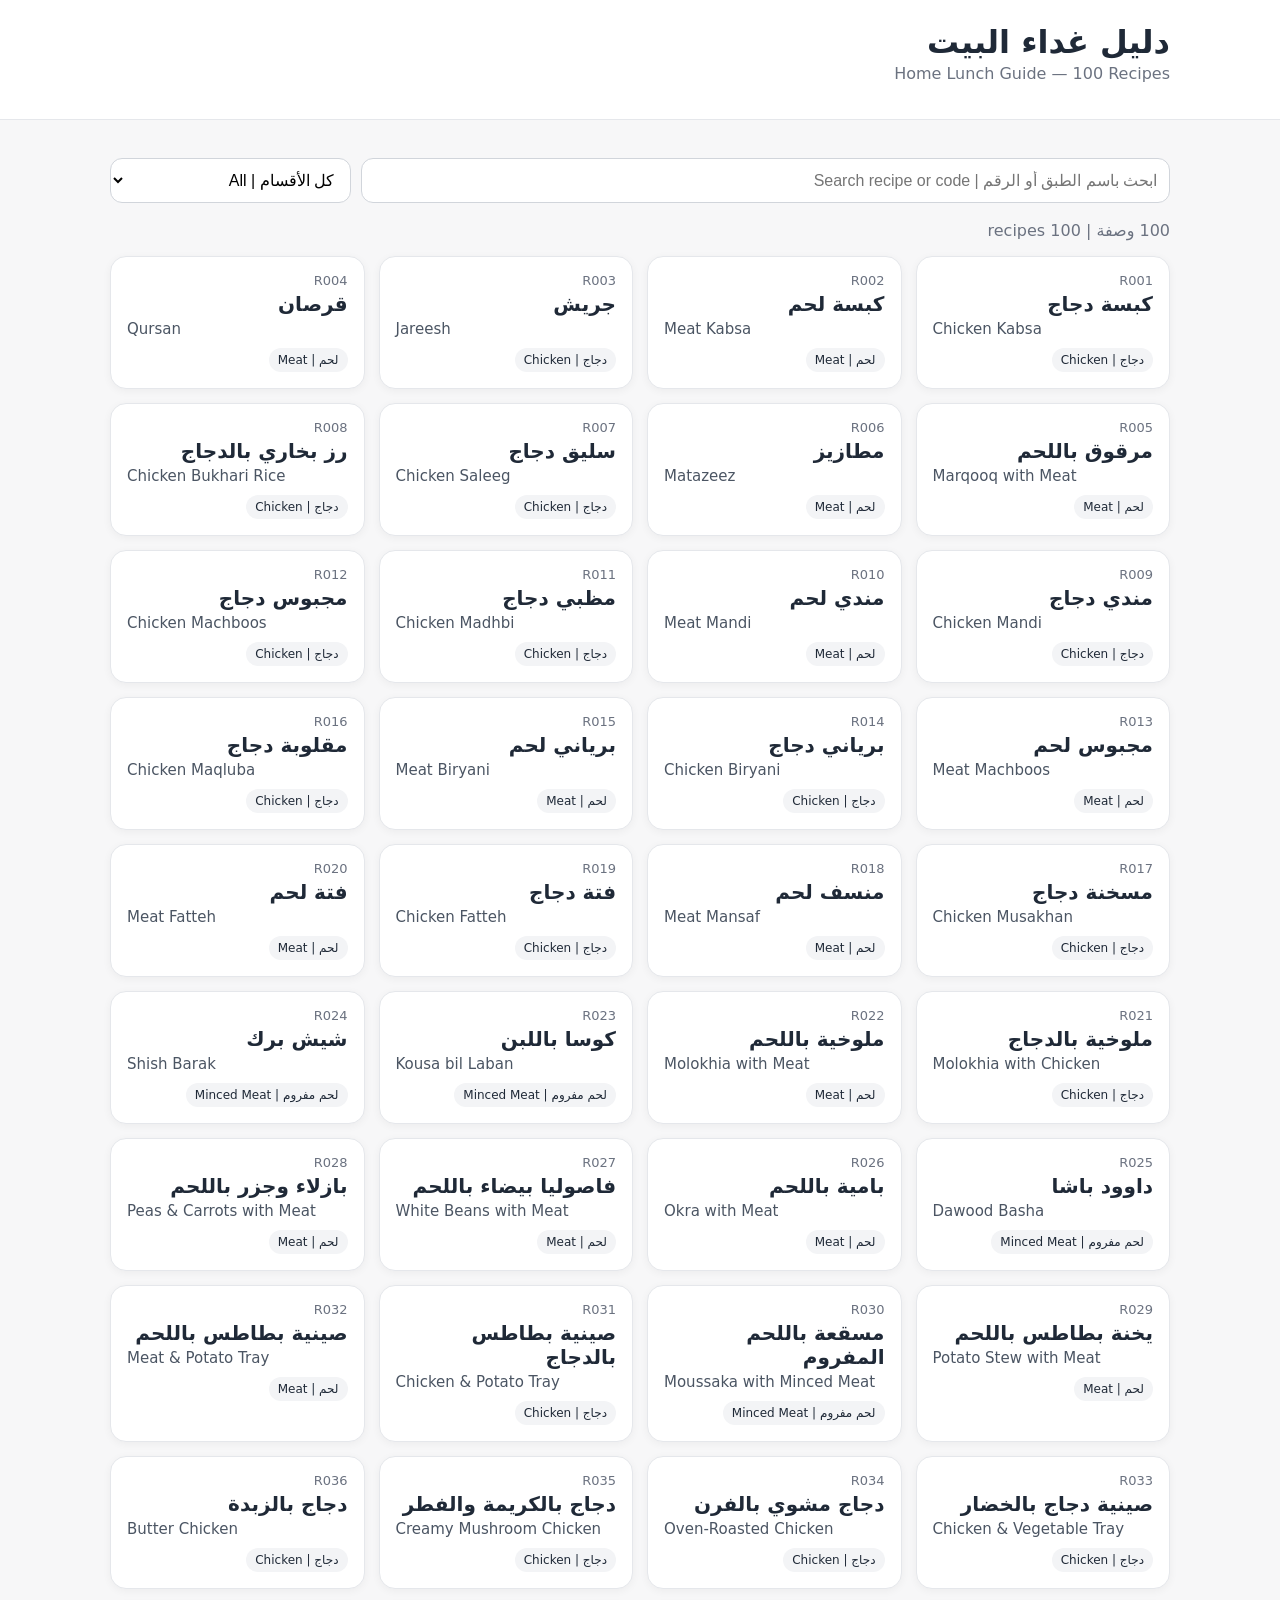
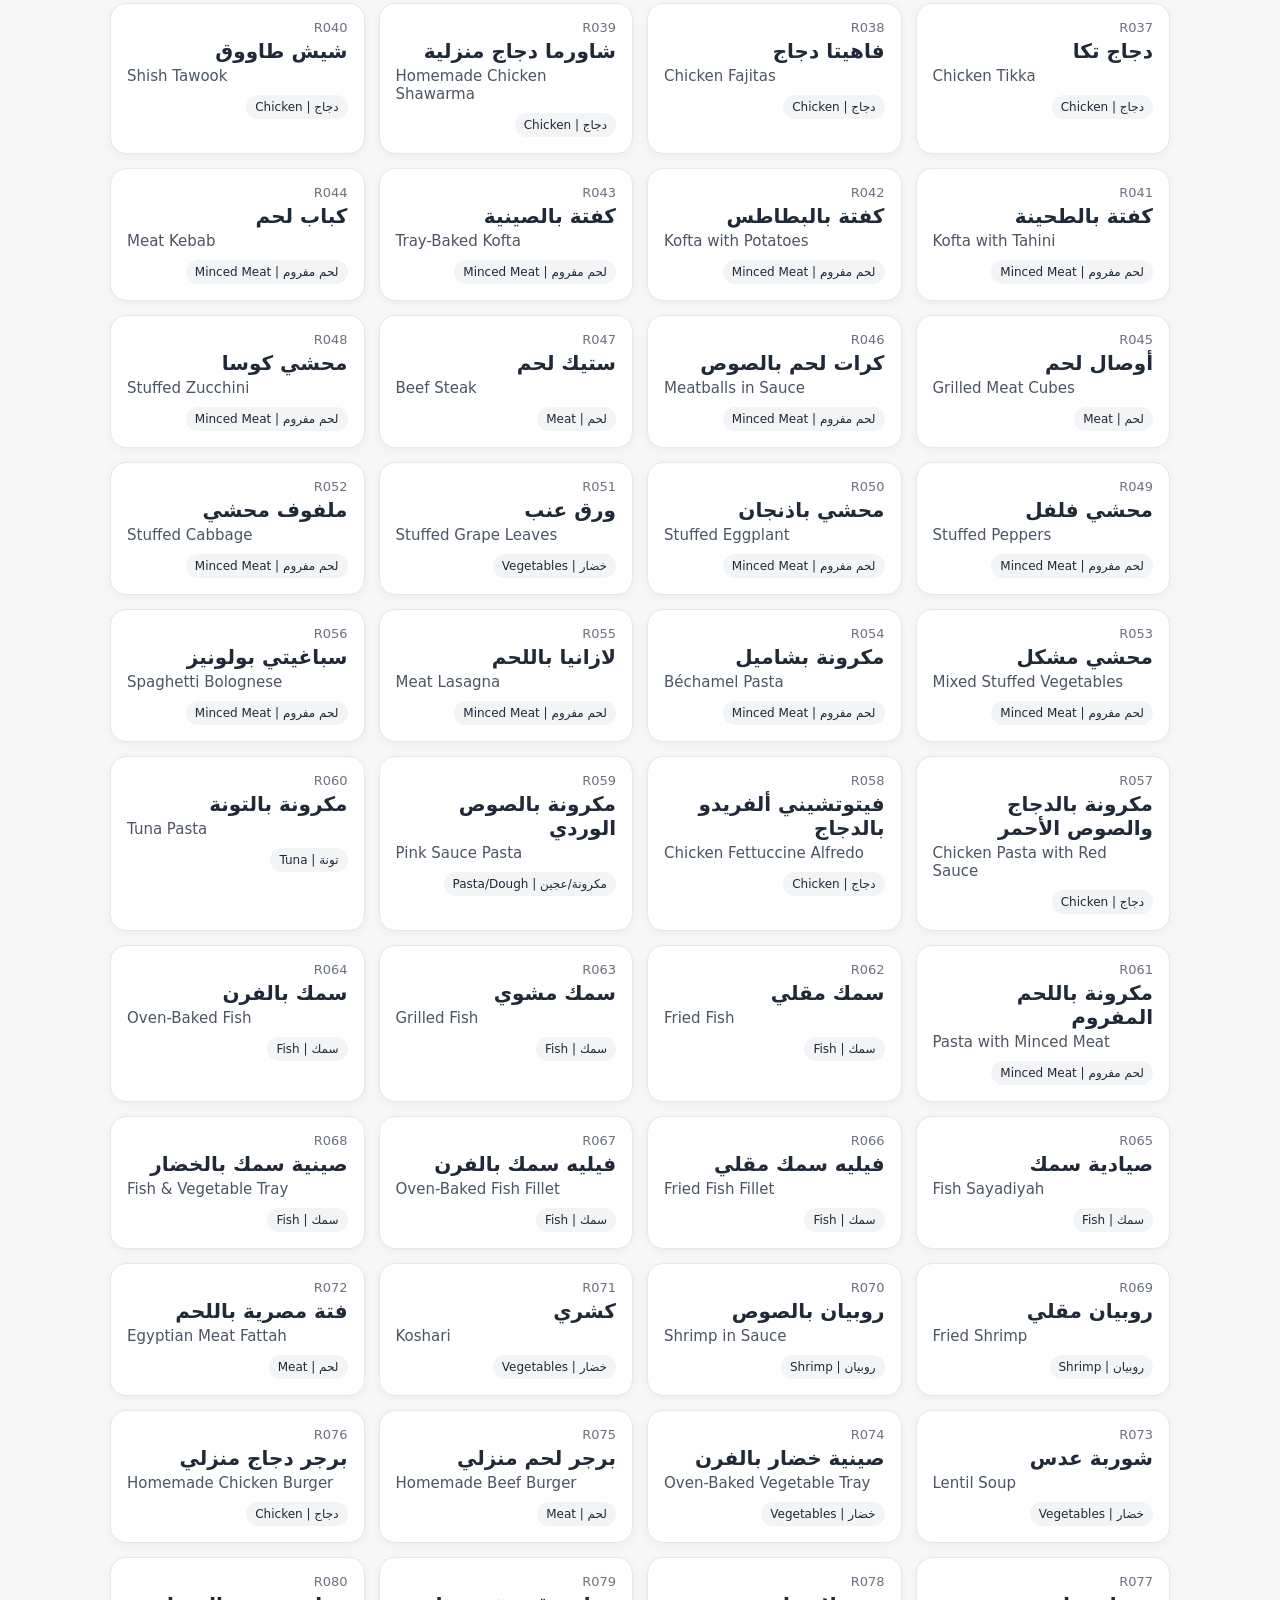
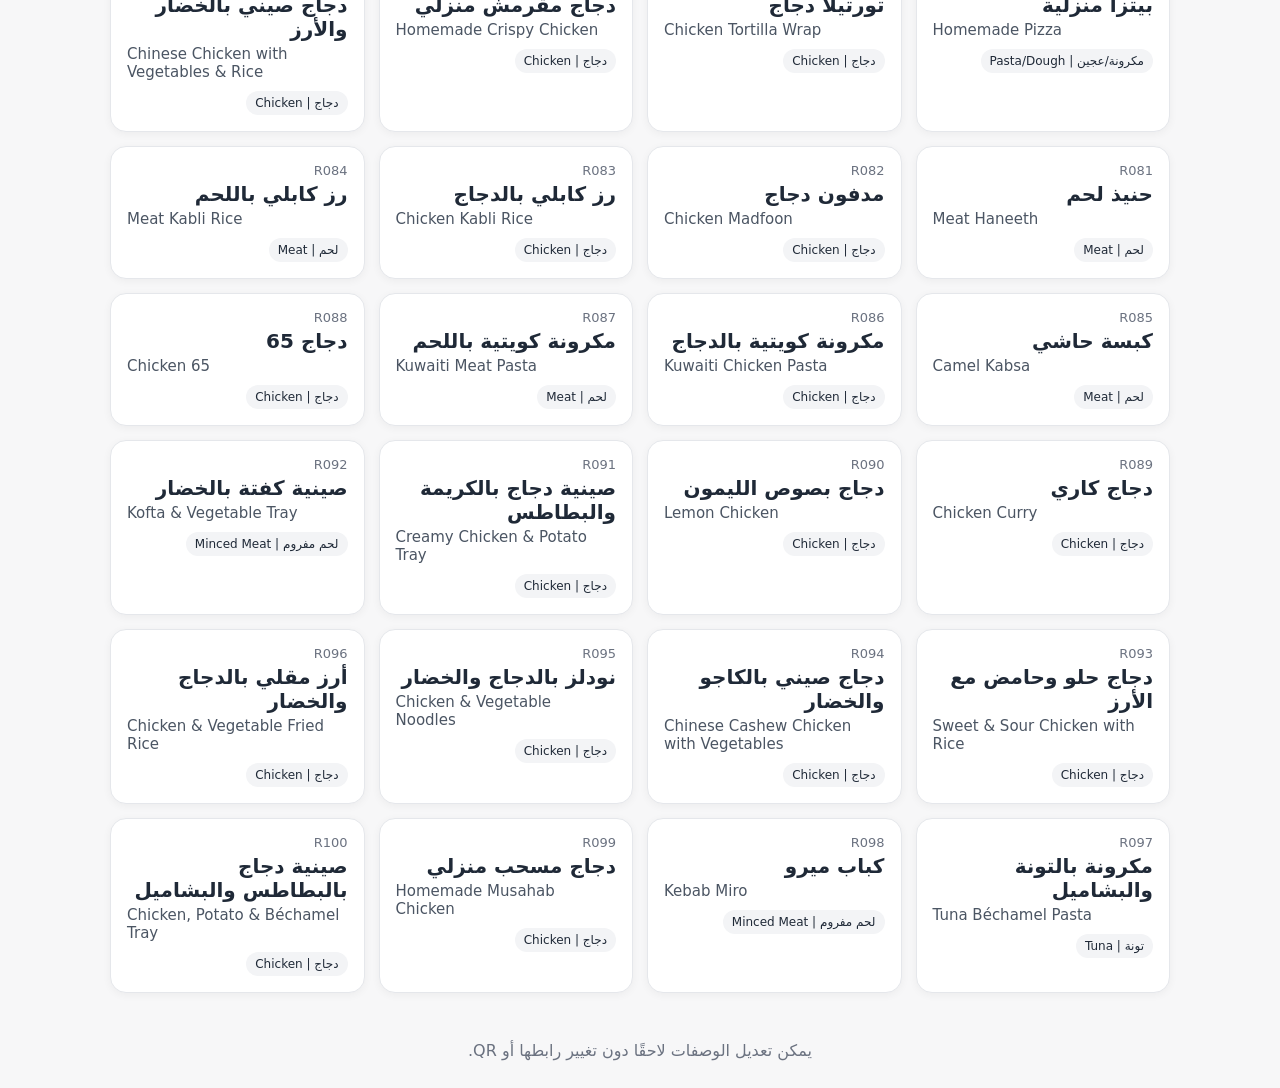
==== index.html @ e341a1a7 "Add files via upload" ====
<!doctype html><html lang="ar" dir="rtl"><head>
<meta charset="utf-8"><meta name="viewport" content="width=device-width,initial-scale=1">
<title>دليل غداء البيت | Home Lunch Guide</title><link rel="stylesheet" href="styles.css"></head><body>
<header><div class="wrap"><h1>دليل غداء البيت</h1><div class="sub">Home Lunch Guide — 100 Recipes</div></div></header>
<main class="wrap">
<div class="controls">
<input id="q" placeholder="ابحث باسم الطبق أو الرقم | Search recipe or code">
<select id="cat">
<option value="">كل الأقسام | All</option>
<option value="chicken">دجاج | Chicken</option><option value="meat">لحم | Meat</option>
<option value="minced">لحم مفروم | Minced Meat</option><option value="fish">سمك | Fish</option>
<option value="shrimp">روبيان | Shrimp</option><option value="tuna">تونة | Tuna</option>
<option value="vegetables">خضار | Vegetables</option><option value="pasta">مكرونة/عجين | Pasta/Dough</option>
</select></div>
<div id="count" class="sub"></div><div id="grid" class="grid"></div>
</main><footer>يمكن تعديل الوصفات لاحقًا دون تغيير رابطها أو QR.</footer>
<script src="recipes.js"></script><script>
const grid=document.getElementById('grid'),q=document.getElementById('q'),cat=document.getElementById('cat'),count=document.getElementById('count');
const labels={chicken:'دجاج | Chicken',meat:'لحم | Meat',minced:'لحم مفروم | Minced Meat',fish:'سمك | Fish',shrimp:'روبيان | Shrimp',tuna:'تونة | Tuna',vegetables:'خضار | Vegetables',pasta:'مكرونة/عجين | Pasta/Dough'};
function render(){let s=q.value.trim().toLowerCase(),c=cat.value;
let rows=RECIPES.filter(r=>(!c||r.category===c)&&(!s||r.code.toLowerCase().includes(s)||r.ar.includes(s)||r.en.toLowerCase().includes(s)));
count.textContent=`${rows.length} وصفة | ${rows.length} recipes`;
grid.innerHTML=rows.map(r=>`<a class="card" href="recipe.html?id=${r.code}"><div class="code">${r.code}</div><div class="ar">${r.ar}</div><div class="en" dir="ltr">${r.en}</div><span class="badge">${labels[r.category]||r.category}</span></a>`).join('')}
q.oninput=render;cat.onchange=render;render();
</script></body></html>
---- styles.css ----
:root{font-family:system-ui,-apple-system,"Segoe UI",Tahoma,Arial,sans-serif;color:#1f2937;background:#f7f7f8}
*{box-sizing:border-box}body{margin:0}.wrap{max-width:1100px;margin:auto;padding:20px}
header{background:#fff;border-bottom:1px solid #e5e7eb;position:sticky;top:0;z-index:10}
h1{margin:.2rem 0} .sub{color:#6b7280;margin:.2rem 0 1rem}
.controls{display:flex;gap:10px;flex-wrap:wrap;margin:18px 0}
input,select{padding:12px;border:1px solid #d1d5db;border-radius:12px;background:#fff;font-size:16px}
input{flex:1;min-width:230px}.grid{display:grid;grid-template-columns:repeat(auto-fit,minmax(240px,1fr));gap:14px}
.card{display:block;text-decoration:none;color:inherit;background:white;border:1px solid #e5e7eb;border-radius:16px;padding:16px;box-shadow:0 2px 8px #0000000c}
.card:hover{transform:translateY(-1px);box-shadow:0 5px 14px #00000012}
.code{font-size:13px;color:#6b7280}.ar{font-size:20px;font-weight:700;margin-top:4px}.en{font-size:15px;color:#4b5563;margin-top:4px}
.badge{display:inline-block;margin-top:10px;padding:5px 9px;background:#f3f4f6;border-radius:999px;font-size:12px}
.recipe{background:#fff;border:1px solid #e5e7eb;border-radius:18px;padding:22px}
.meta{display:flex;gap:10px;flex-wrap:wrap;margin:10px 0 20px}.meta span{background:#f3f4f6;padding:7px 10px;border-radius:10px}
table{width:100%;border-collapse:collapse;margin:10px 0 24px}th,td{border-bottom:1px solid #e5e7eb;padding:10px;text-align:right;vertical-align:top}
th{background:#fafafa}ol li{margin:12px 0}.enstep{display:block;color:#4b5563;direction:ltr;text-align:left;margin-top:4px}
.back{display:inline-block;margin-bottom:14px;text-decoration:none}.notice{background:#fff7ed;border:1px solid #fed7aa;padding:12px;border-radius:12px;margin:14px 0;color:#9a3412}
footer{color:#6b7280;text-align:center;padding:28px}
@media(max-width:600px){.wrap{padding:14px}.recipe{padding:16px}th,td{padding:8px;font-size:14px}}
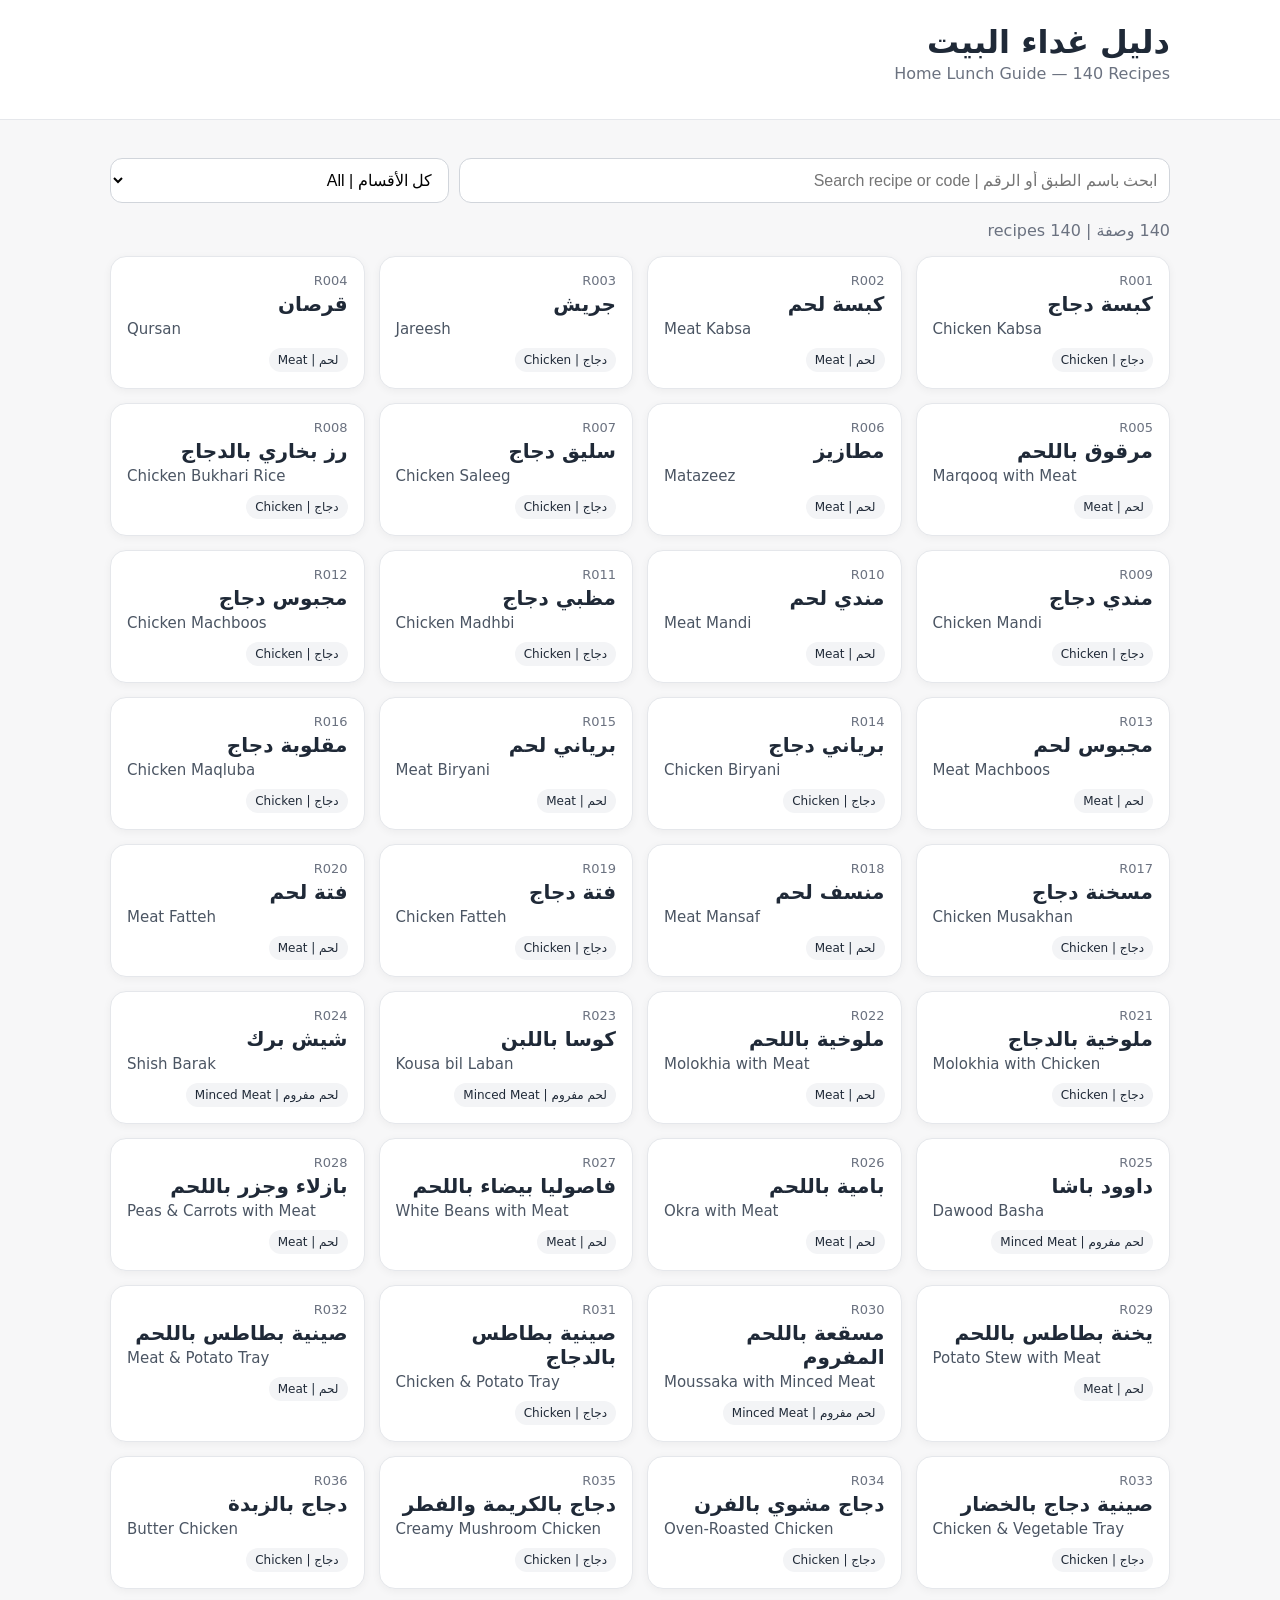
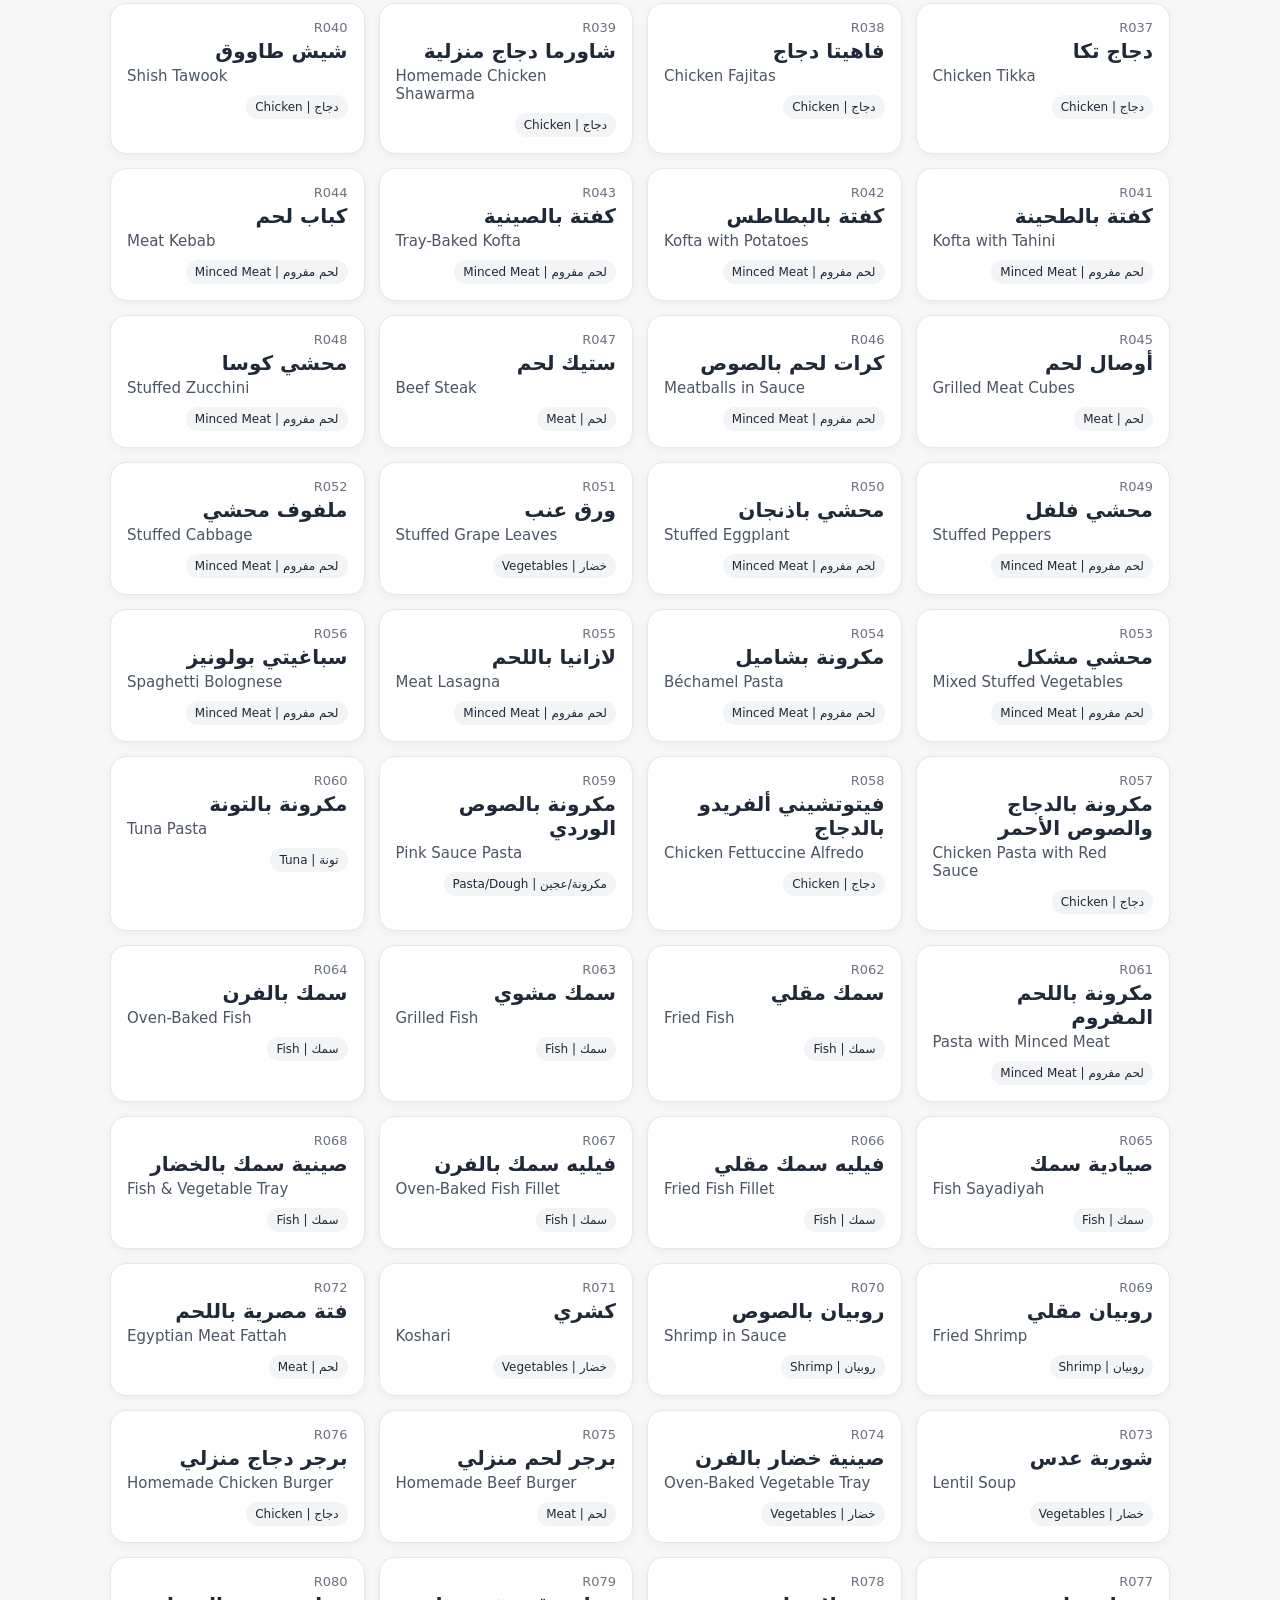
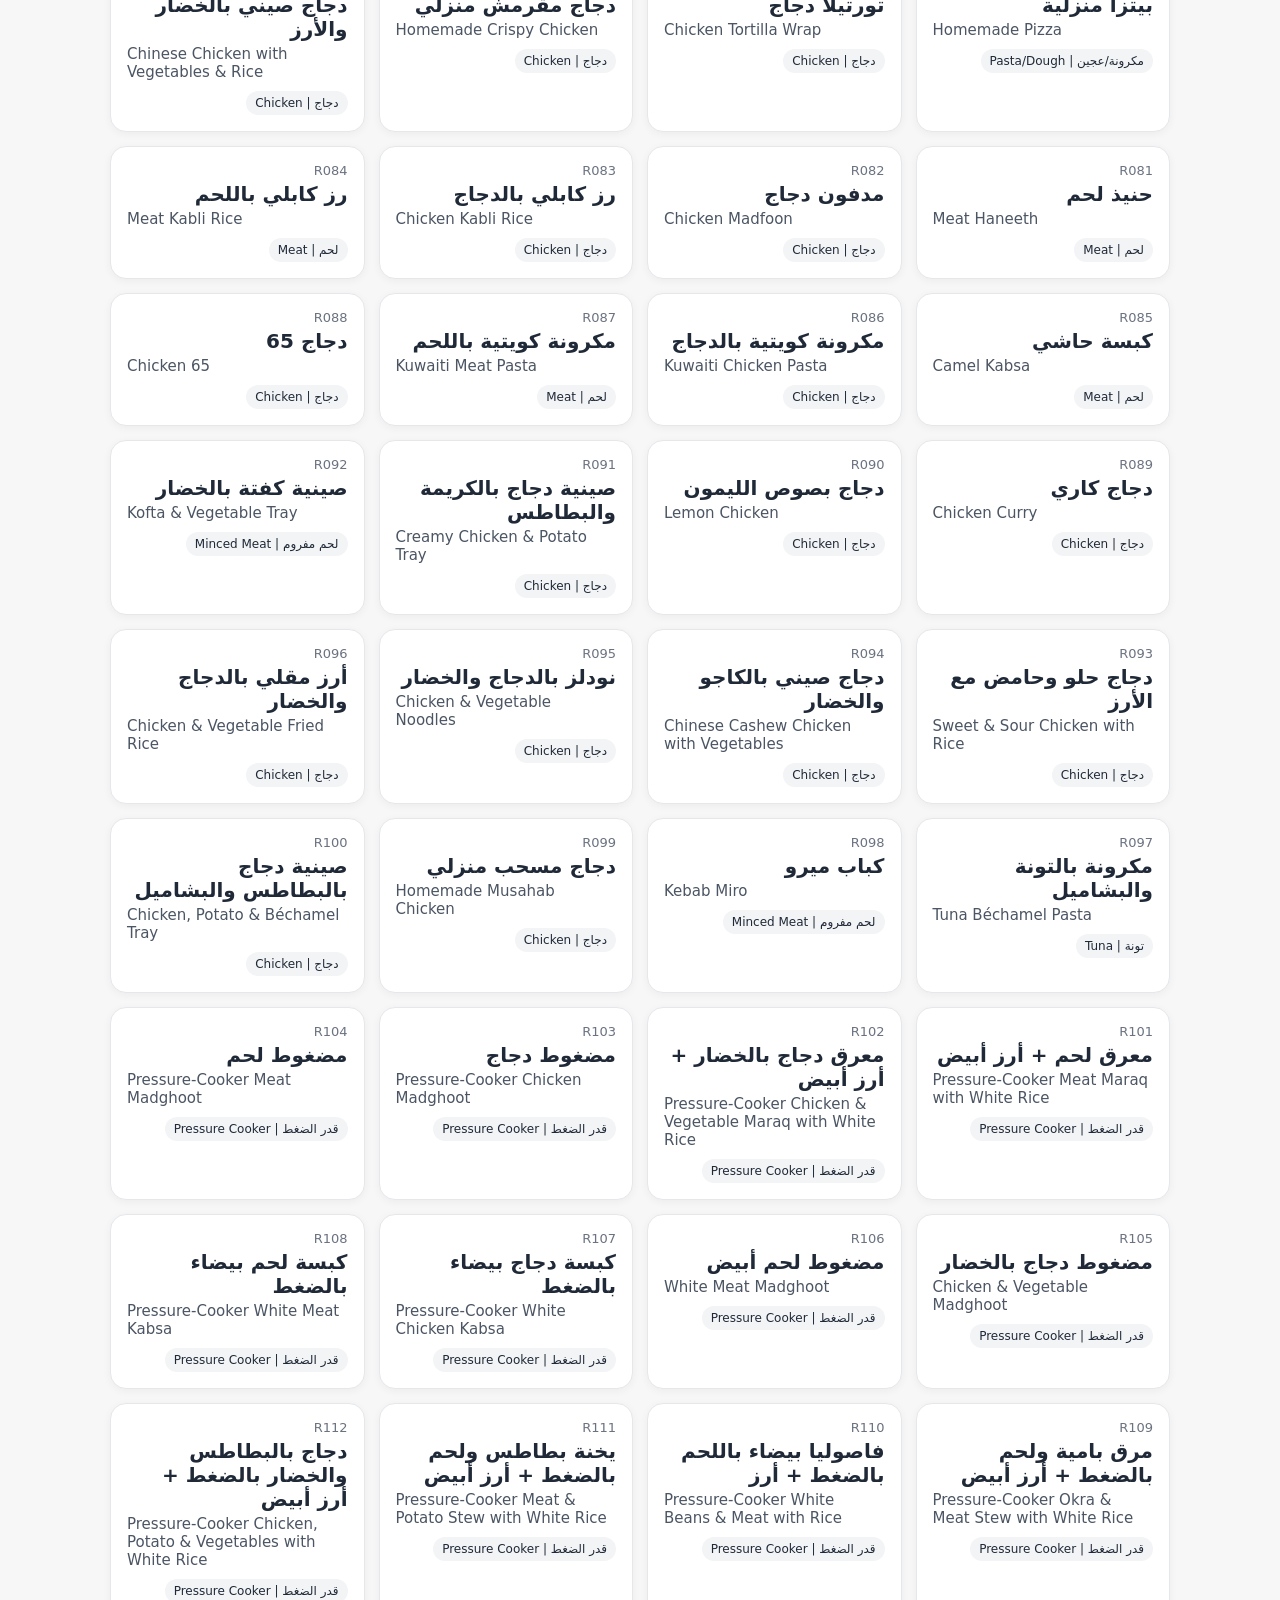
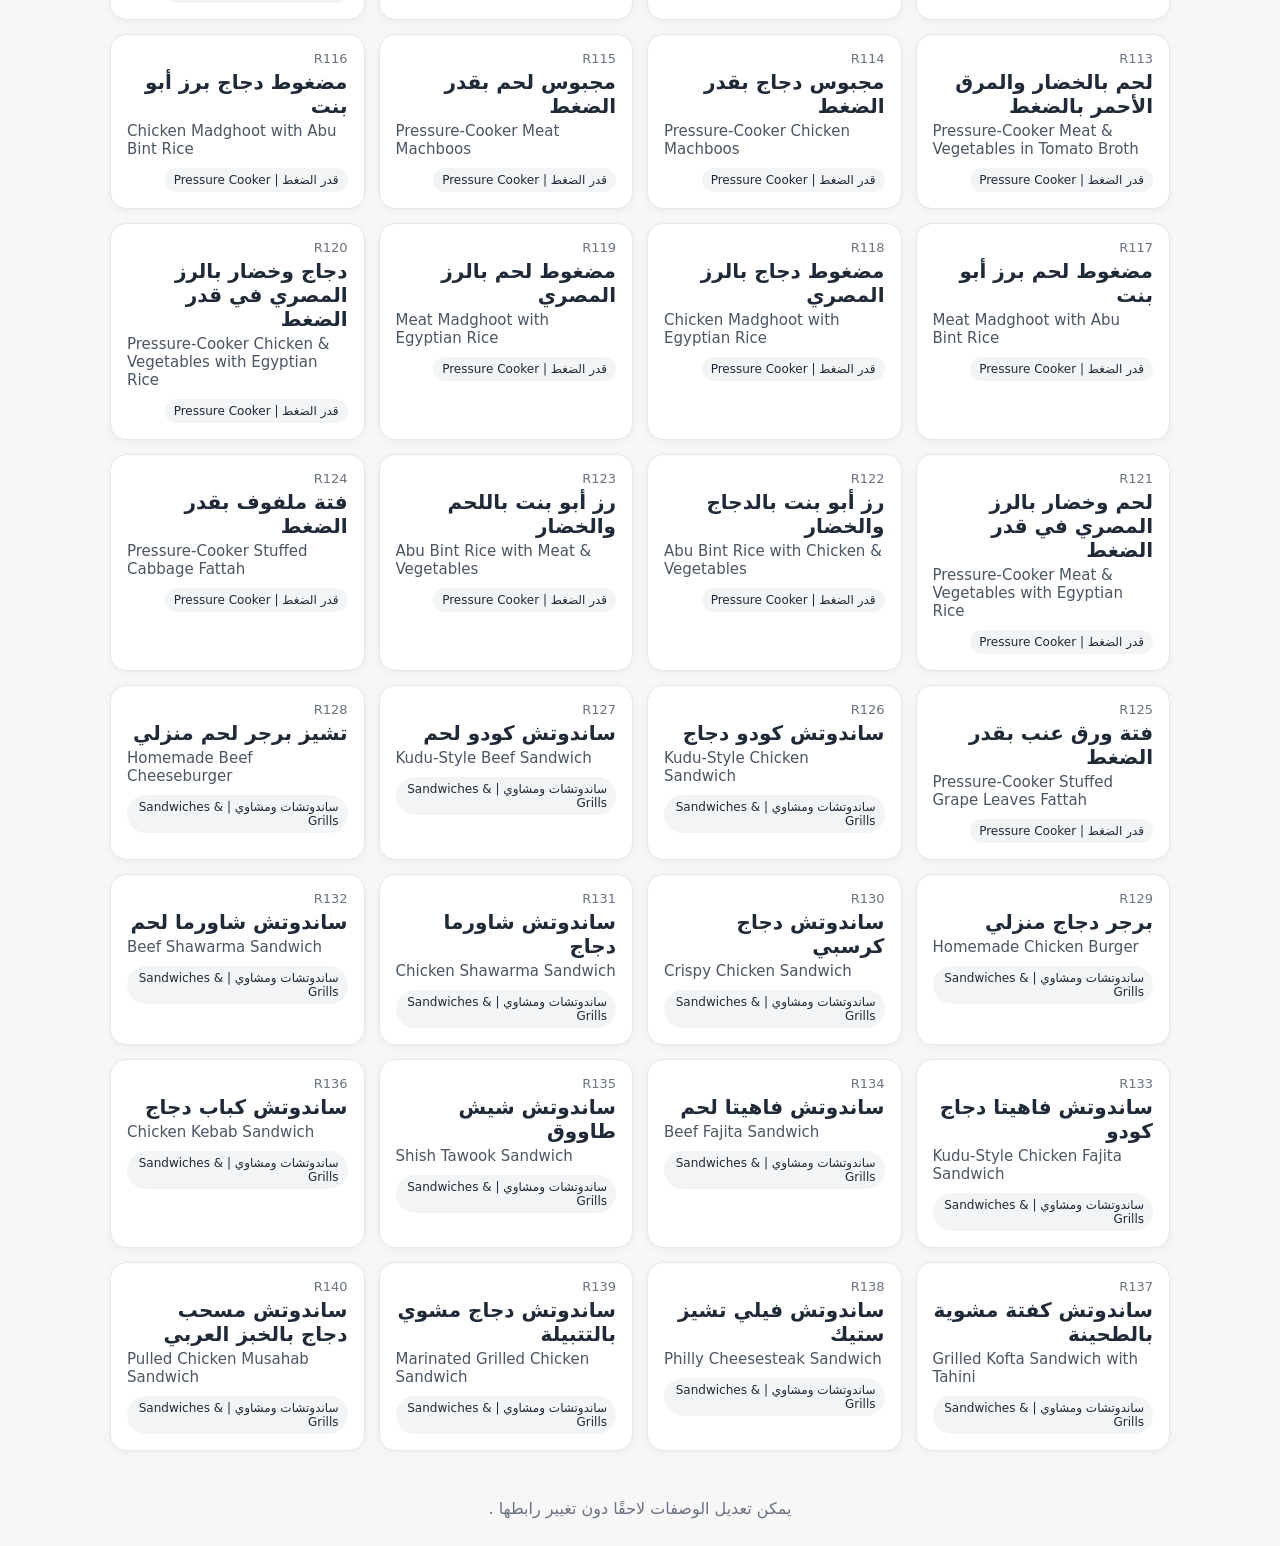
==== commit 05bbc997: "Add files via upload" ====
--- a/index.html
+++ b/index.html
@@ -1,7 +1,7 @@
 <!doctype html><html lang="ar" dir="rtl"><head>
 <meta charset="utf-8"><meta name="viewport" content="width=device-width,initial-scale=1">
 <title>دليل غداء البيت | Home Lunch Guide</title><link rel="stylesheet" href="styles.css"></head><body>
-<header><div class="wrap"><h1>دليل غداء البيت</h1><div class="sub">Home Lunch Guide — 100 Recipes</div></div></header>
+<header><div class="wrap"><h1>دليل غداء البيت</h1><div class="sub">Home Lunch Guide — 140 Recipes</div></div></header>
 <main class="wrap">
 <div class="controls">
 <input id="q" placeholder="ابحث باسم الطبق أو الرقم | Search recipe or code">
@@ -10,13 +10,13 @@
 <option value="chicken">دجاج | Chicken</option><option value="meat">لحم | Meat</option>
 <option value="minced">لحم مفروم | Minced Meat</option><option value="fish">سمك | Fish</option>
 <option value="shrimp">روبيان | Shrimp</option><option value="tuna">تونة | Tuna</option>
-<option value="vegetables">خضار | Vegetables</option><option value="pasta">مكرونة/عجين | Pasta/Dough</option>
+<option value="vegetables">خضار | Vegetables</option><option value="pasta">مكرونة/عجين | Pasta/Dough</option><option value="pressure">قدر الضغط | Pressure Cooker</option><option value="sandwich">ساندوتشات ومشاوي | Sandwiches & Grills</option>
 </select></div>
 <div id="count" class="sub"></div><div id="grid" class="grid"></div>
-</main><footer>يمكن تعديل الوصفات لاحقًا دون تغيير رابطها أو QR.</footer>
+</main><footer>يمكن تعديل الوصفات لاحقًا دون تغيير رابطها .</footer>
 <script src="recipes.js"></script><script>
 const grid=document.getElementById('grid'),q=document.getElementById('q'),cat=document.getElementById('cat'),count=document.getElementById('count');
-const labels={chicken:'دجاج | Chicken',meat:'لحم | Meat',minced:'لحم مفروم | Minced Meat',fish:'سمك | Fish',shrimp:'روبيان | Shrimp',tuna:'تونة | Tuna',vegetables:'خضار | Vegetables',pasta:'مكرونة/عجين | Pasta/Dough'};
+const labels={chicken:'دجاج | Chicken',meat:'لحم | Meat',minced:'لحم مفروم | Minced Meat',fish:'سمك | Fish',shrimp:'روبيان | Shrimp',tuna:'تونة | Tuna',vegetables:'خضار | Vegetables',pasta:'مكرونة/عجين | Pasta/Dough',pressure:'قدر الضغط | Pressure Cooker',sandwich:'ساندوتشات ومشاوي | Sandwiches & Grills'};
 function render(){let s=q.value.trim().toLowerCase(),c=cat.value;
 let rows=RECIPES.filter(r=>(!c||r.category===c)&&(!s||r.code.toLowerCase().includes(s)||r.ar.includes(s)||r.en.toLowerCase().includes(s)));
 count.textContent=`${rows.length} وصفة | ${rows.length} recipes`;
--- a/styles.css
+++ b/styles.css
@@ -17,3 +17,7 @@
 .back{display:inline-block;margin-bottom:14px;text-decoration:none}.notice{background:#fff7ed;border:1px solid #fed7aa;padding:12px;border-radius:12px;margin:14px 0;color:#9a3412}
 footer{color:#6b7280;text-align:center;padding:28px}
 @media(max-width:600px){.wrap{padding:14px}.recipe{padding:16px}th,td{padding:8px;font-size:14px}}
+
+.variations,.video-note{background:#fff8e8;border:1px solid #f0d9a7;border-radius:14px;padding:14px 18px;margin:12px 0 18px}.video-note{background:#f7fbff;border-color:#cfe2f3}.video-buttons{display:flex;gap:12px;flex-wrap:wrap;margin:14px 0 22px}.video-btn{display:inline-block;background:#d93025;color:white!important;text-decoration:none;padding:12px 18px;border-radius:12px;font-weight:700}.video-btn.alt{background:#1f6feb}.enstep{display:block;direction:ltr;text-align:left;margin-top:5px;color:#555}
+
+.method-basis{margin:18px 0;padding:14px 16px;border-radius:14px;border:1px solid #ddd}.method-basis.video-based{background:#eef9f0}.method-basis.house-based{background:#fff8e8}.method-basis b{display:block;margin-bottom:6px}
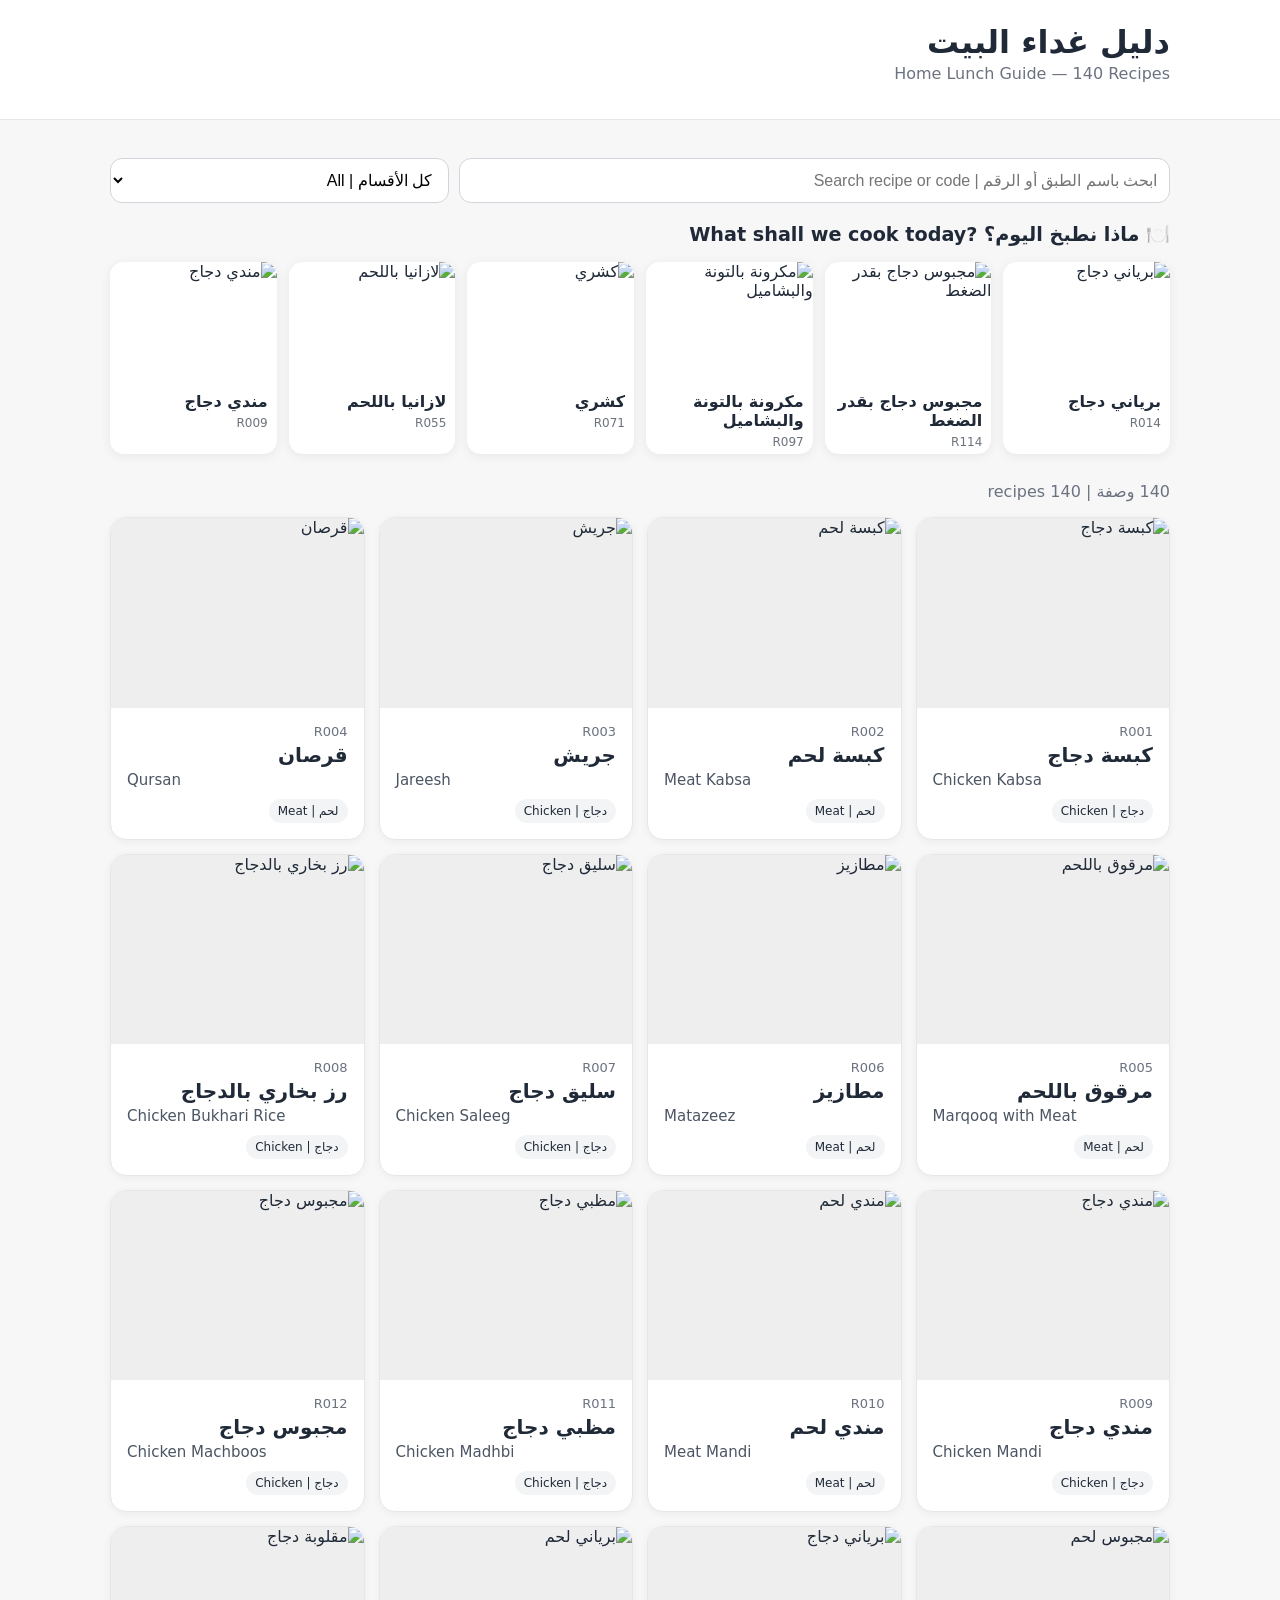
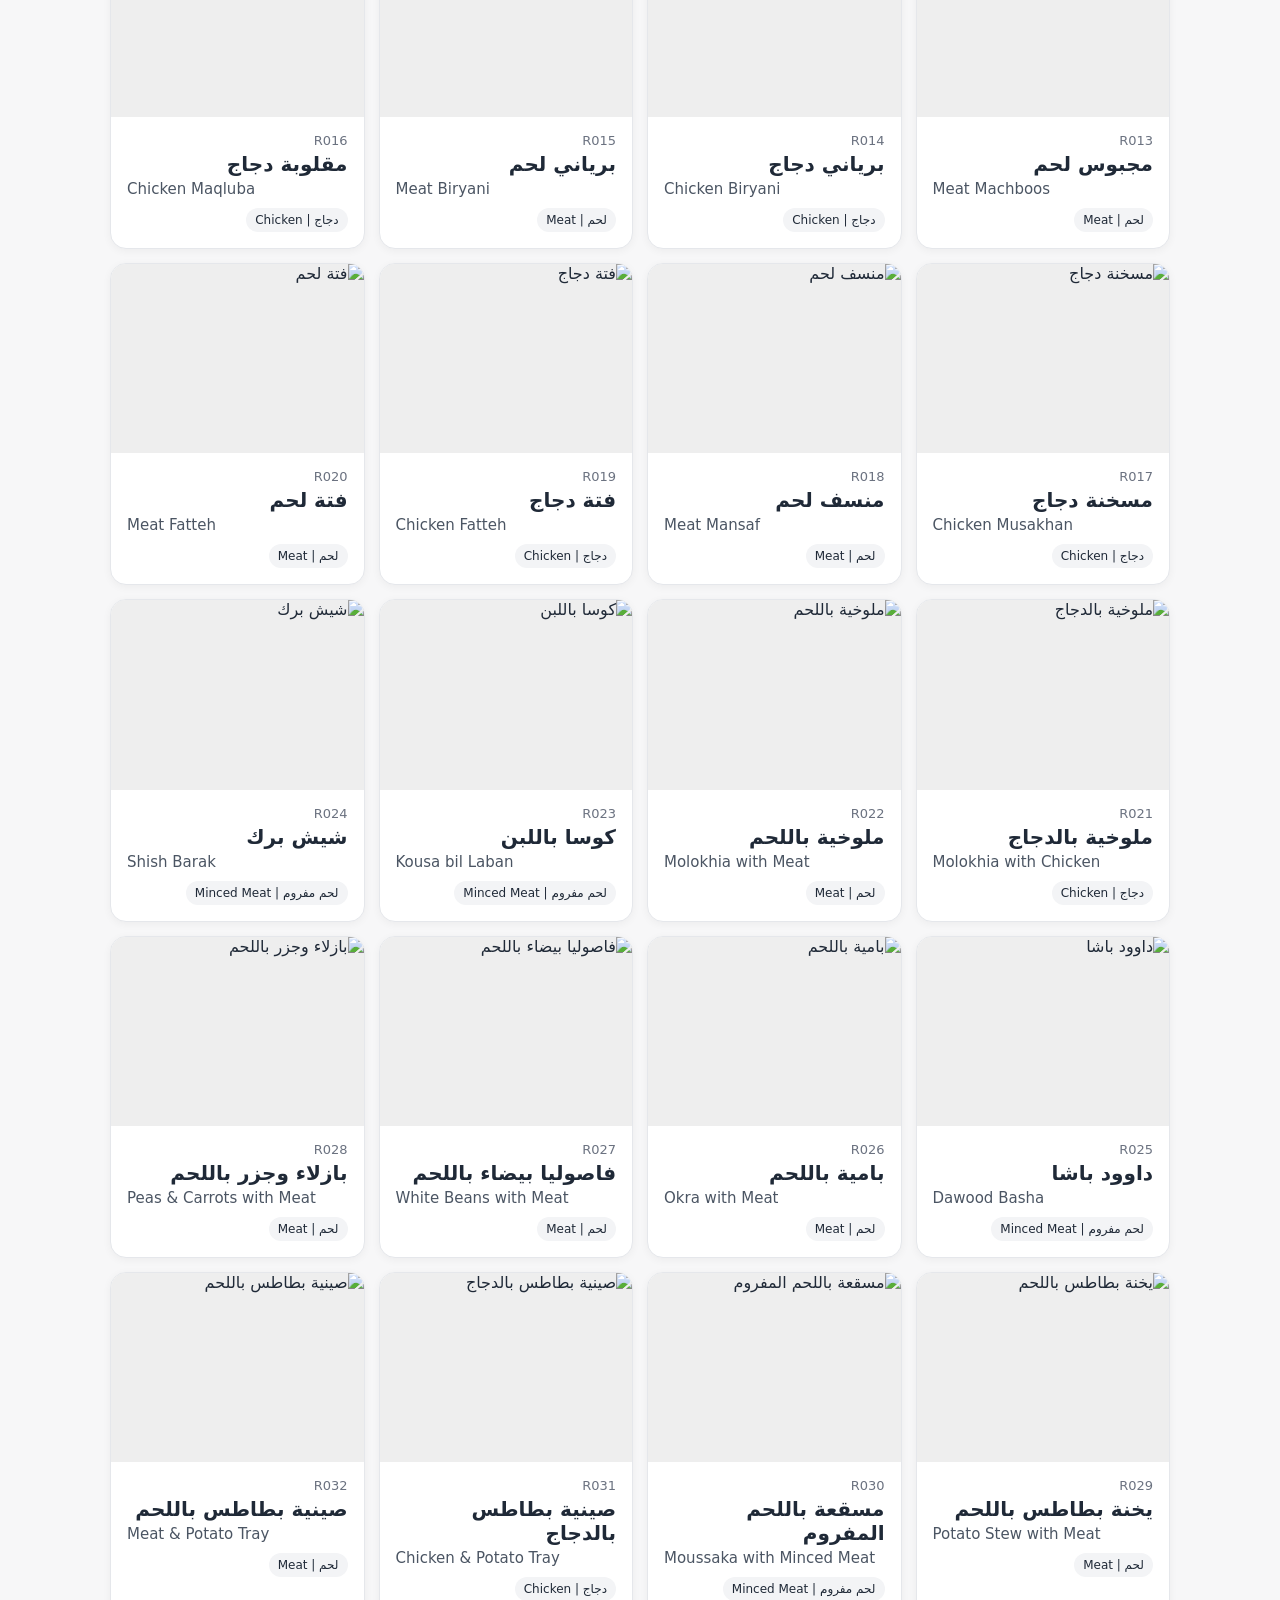
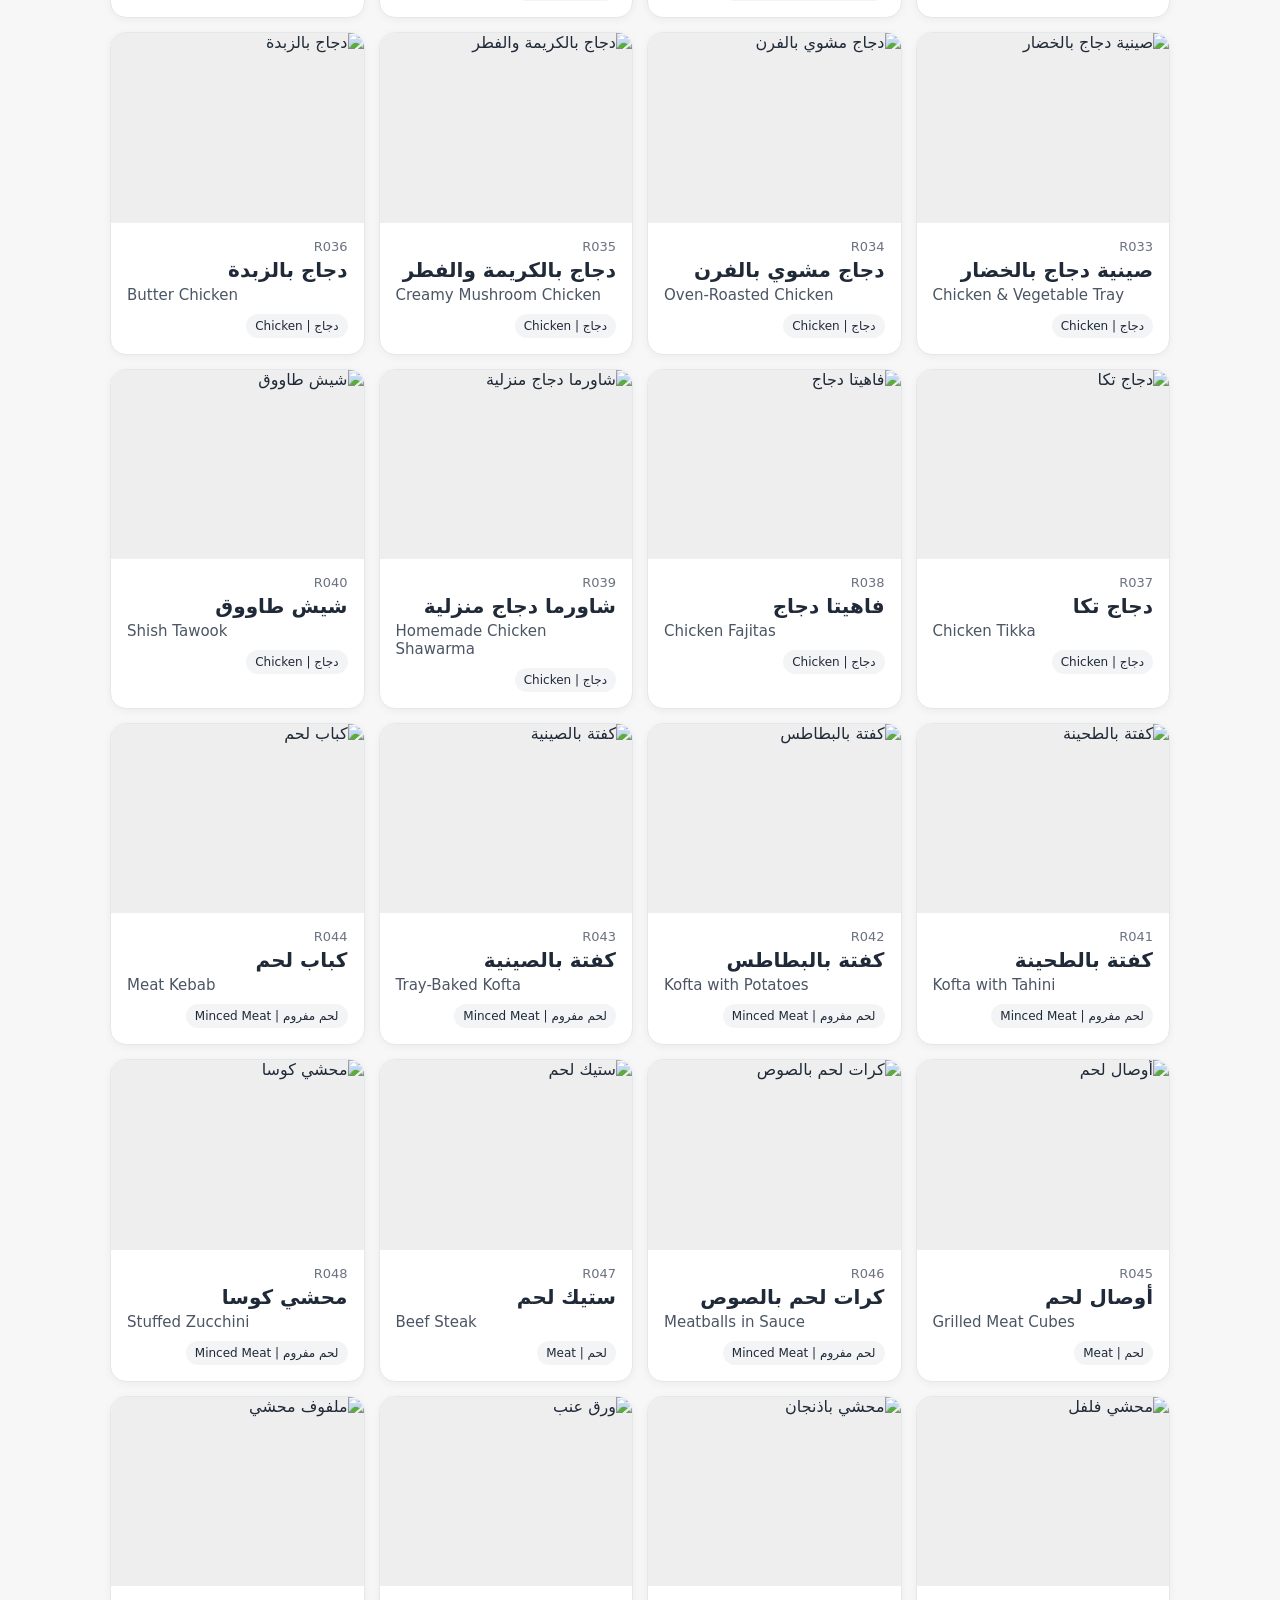
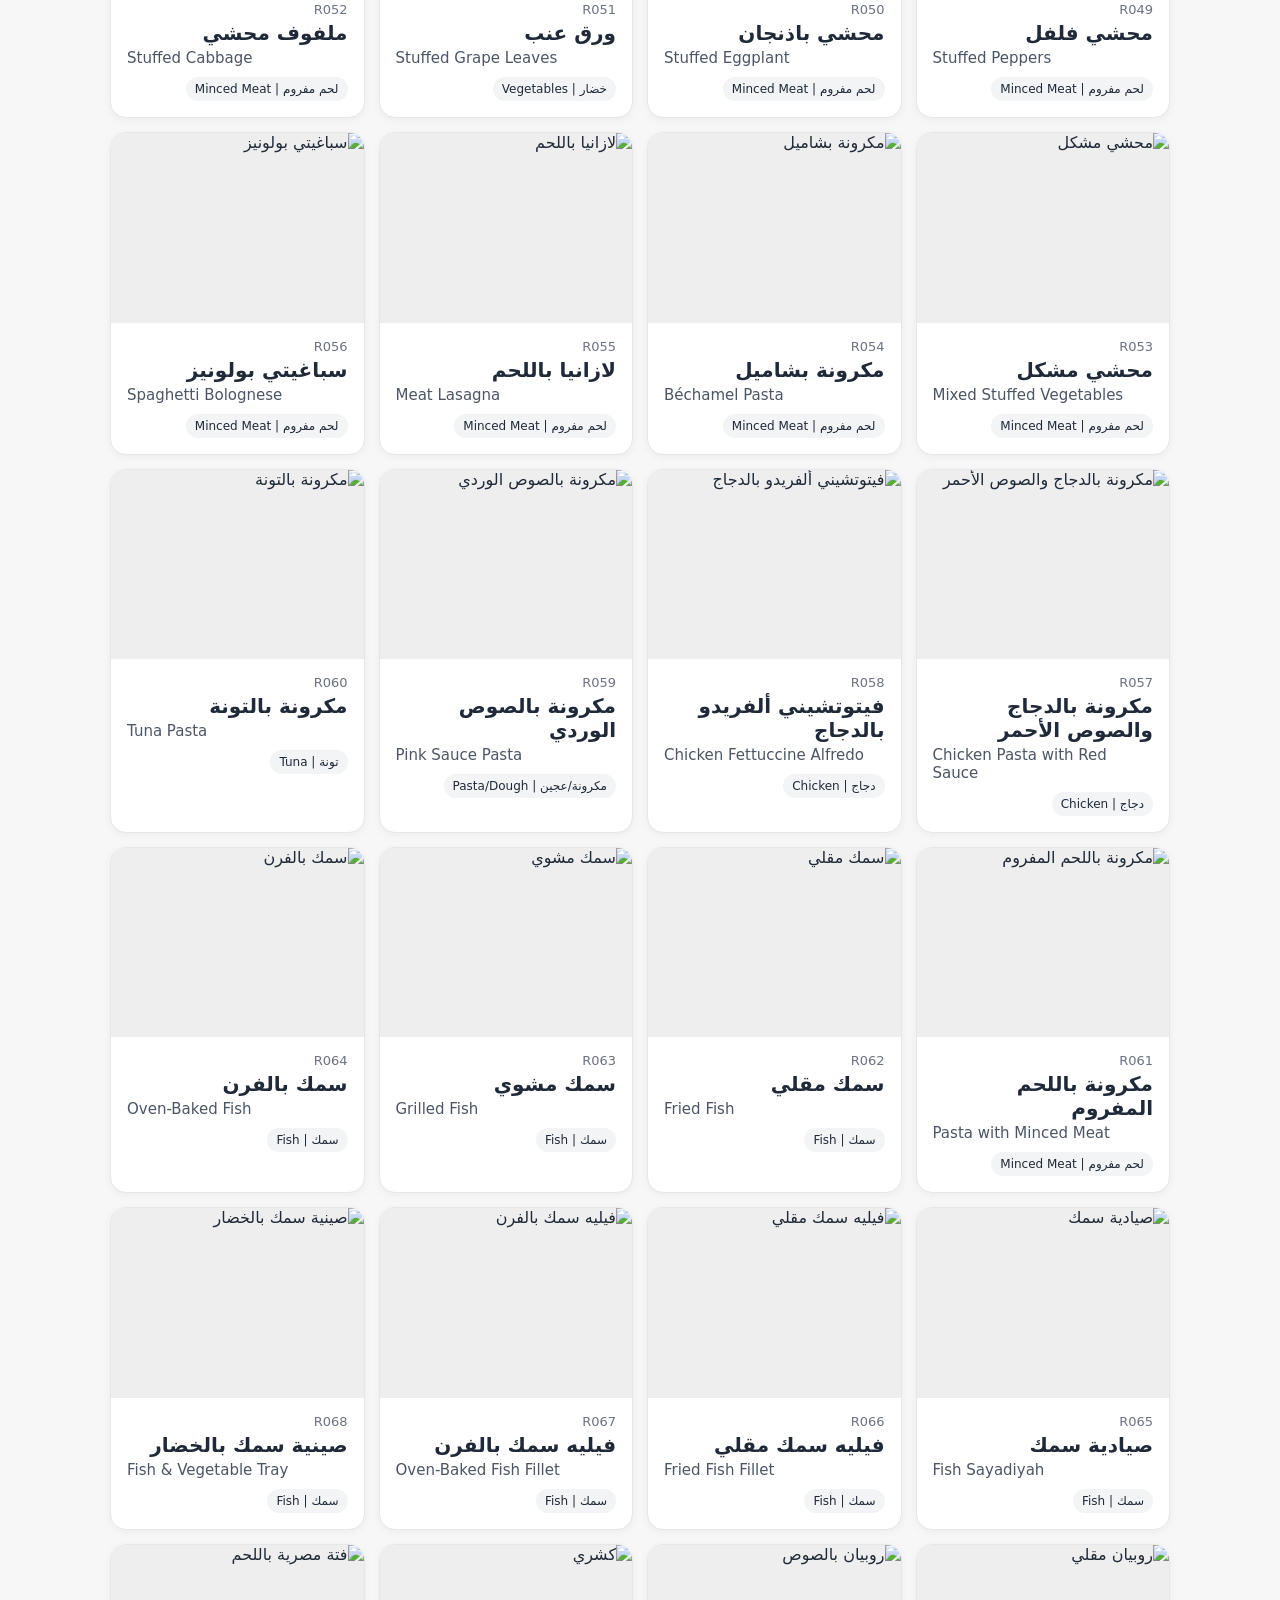
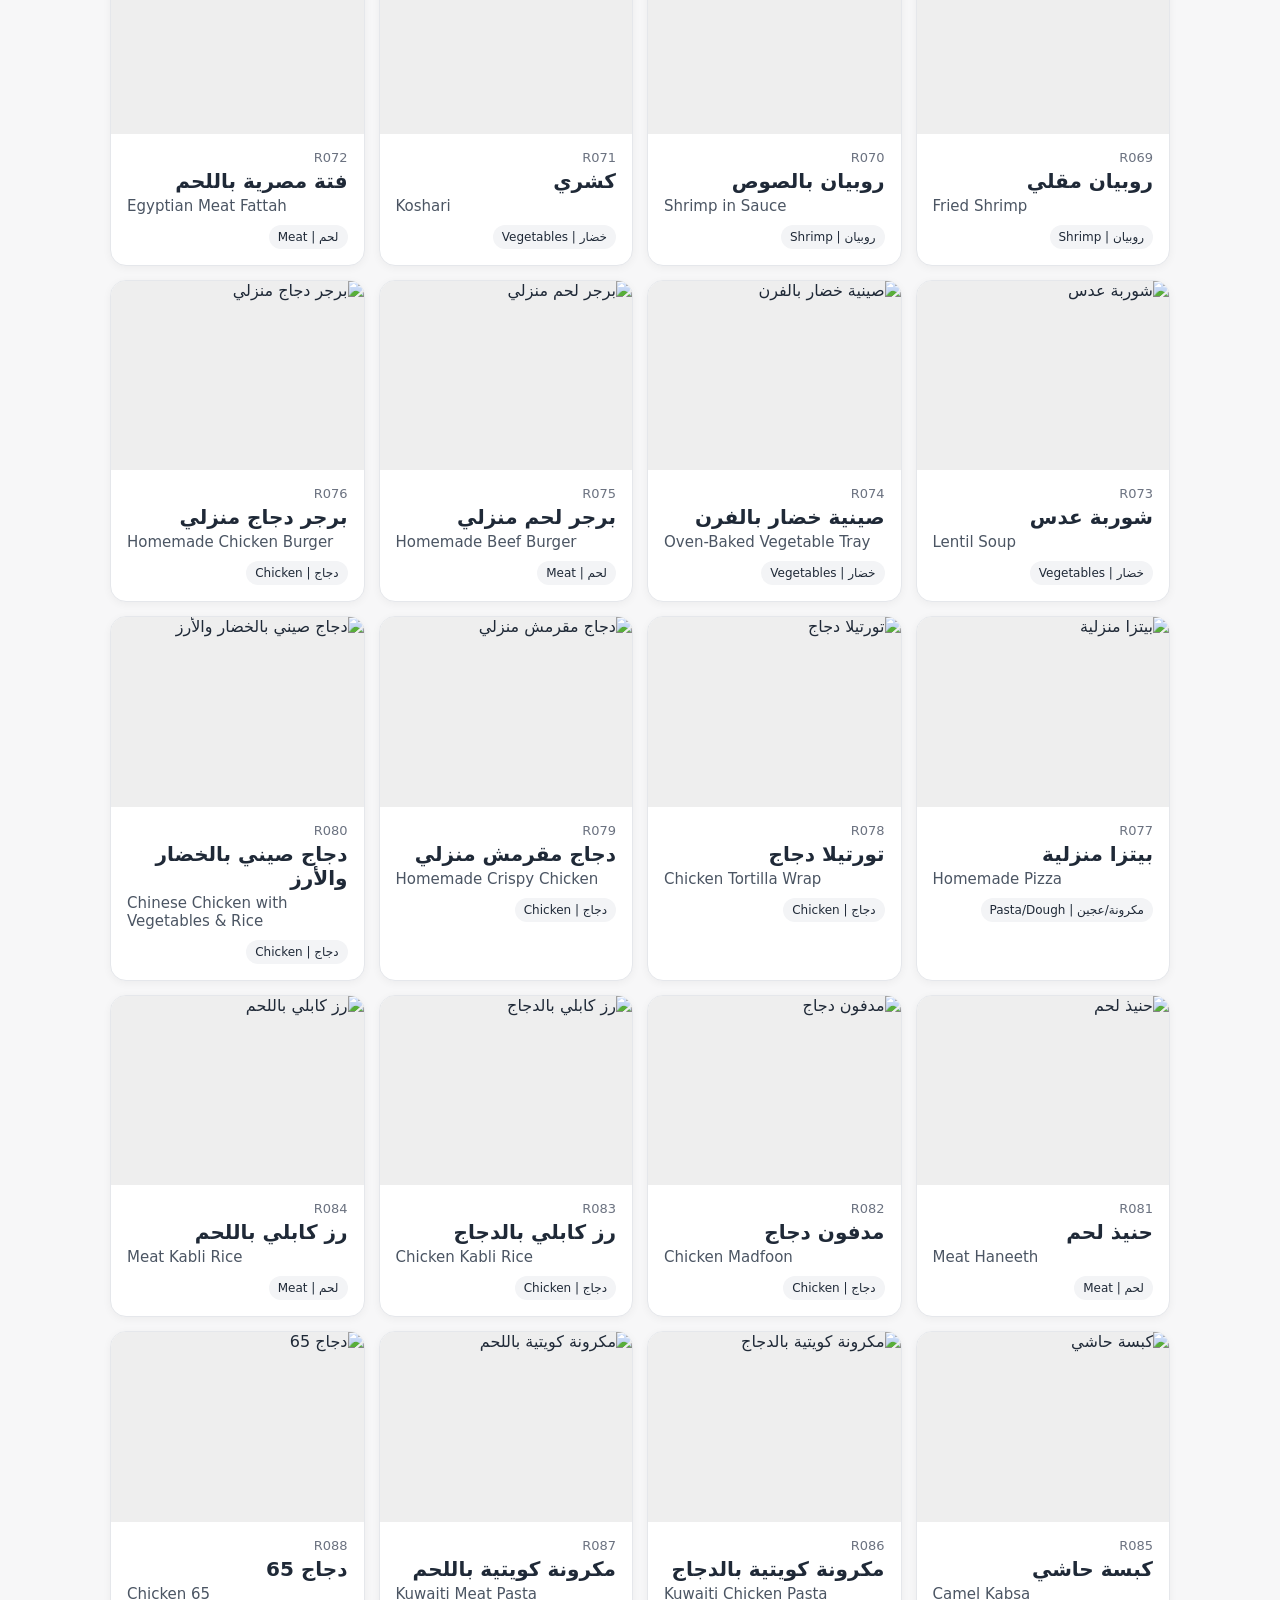
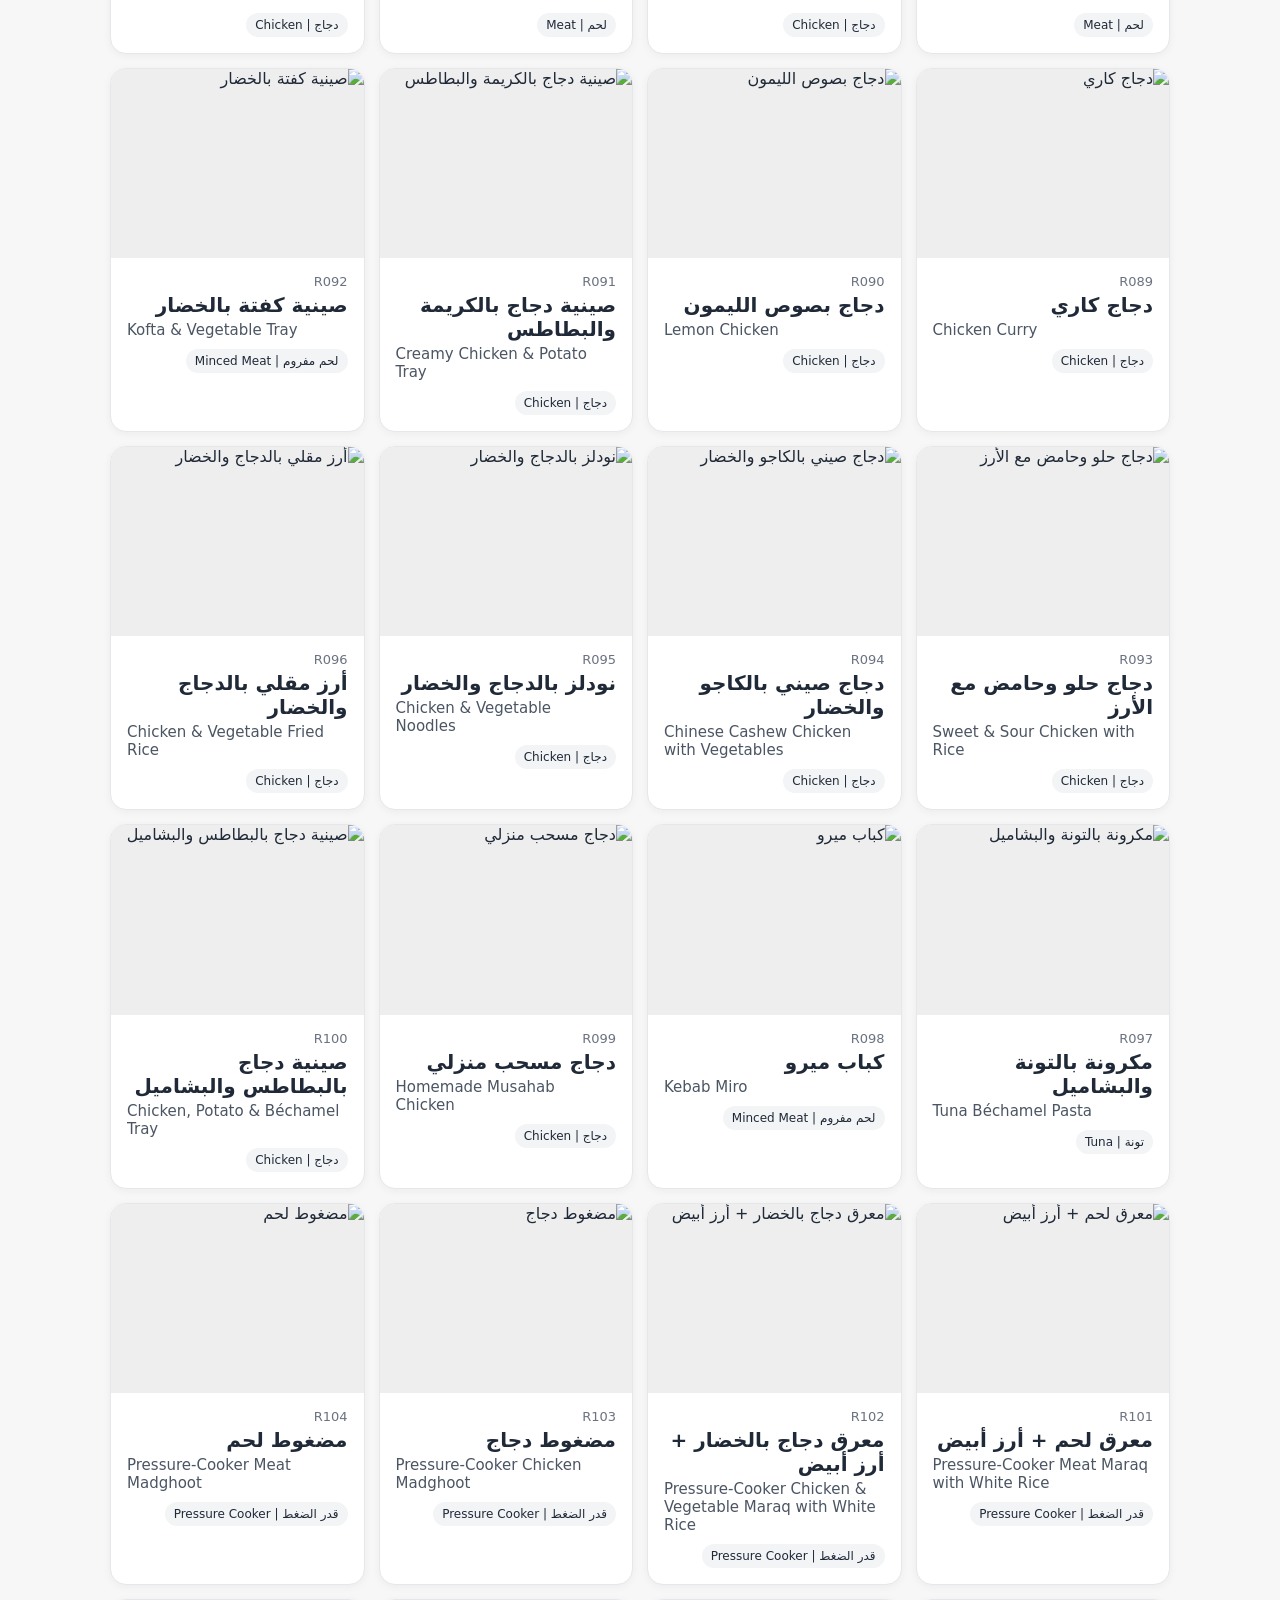
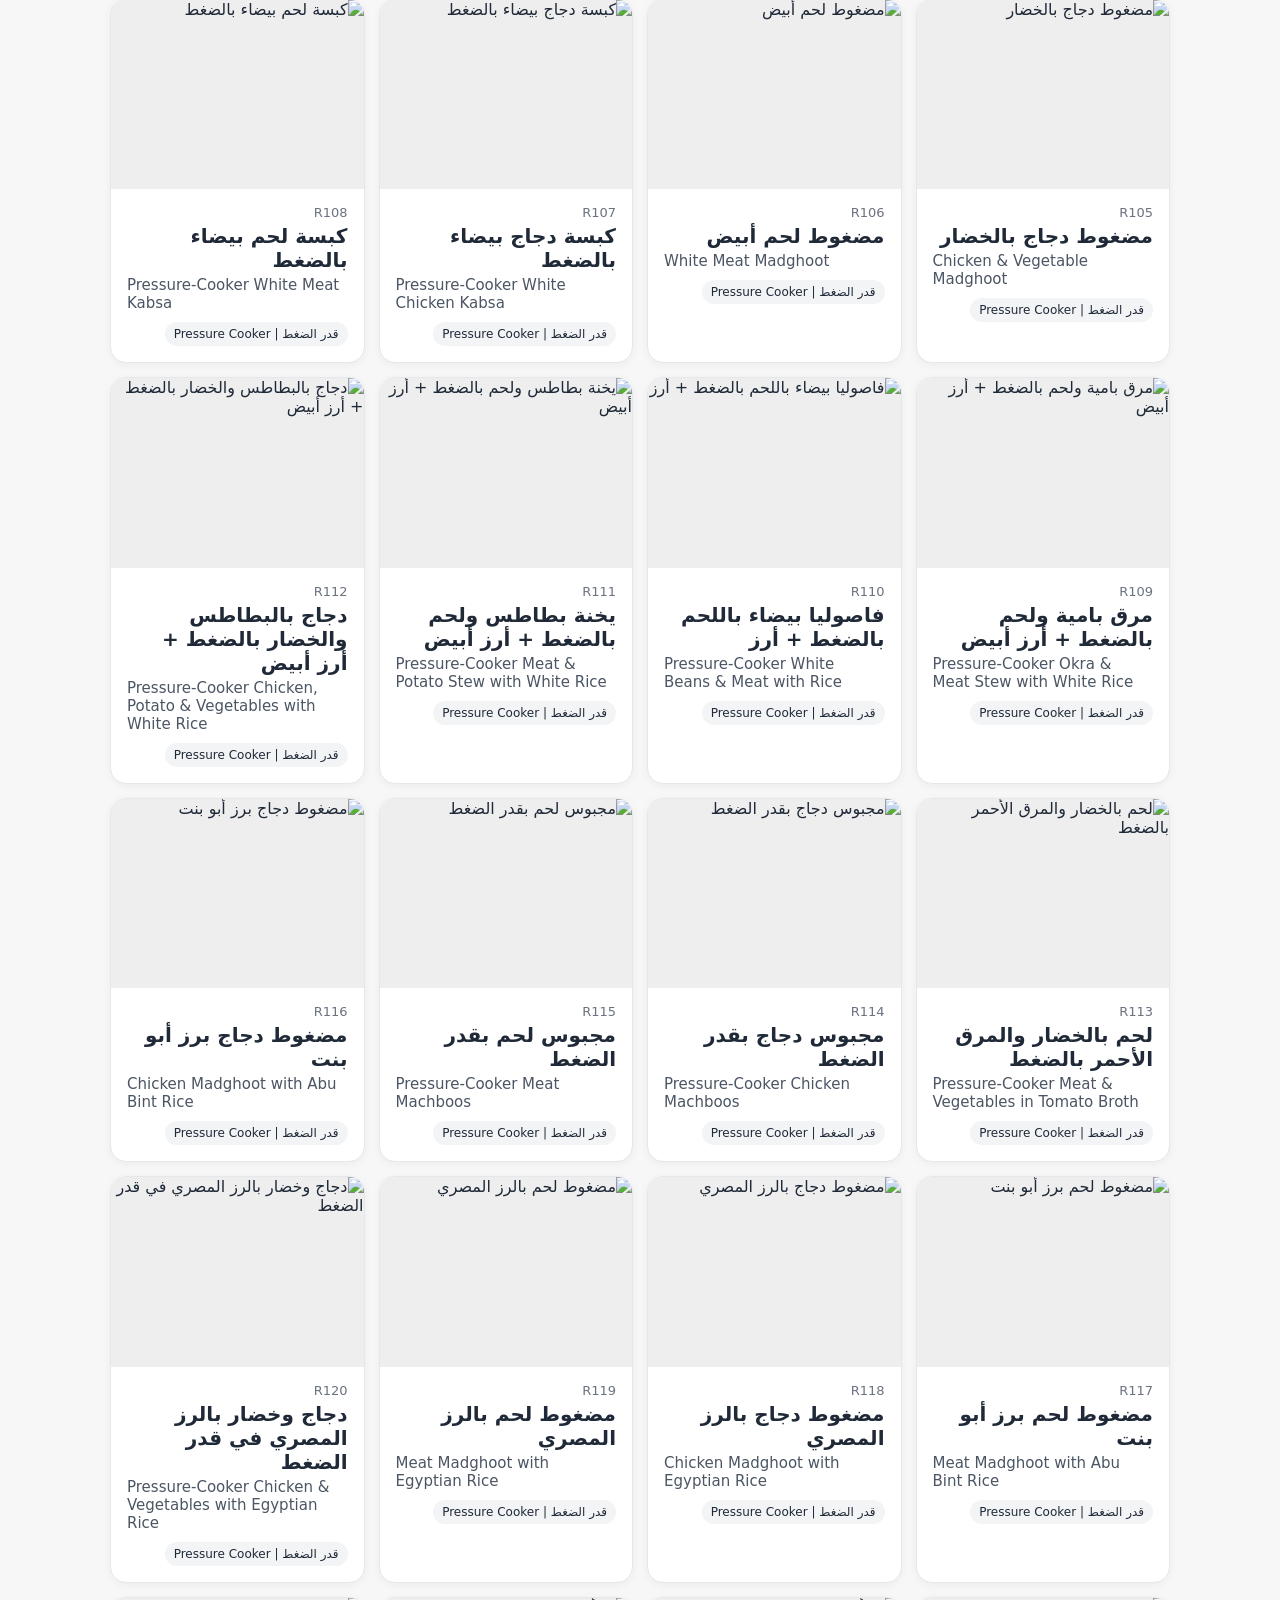
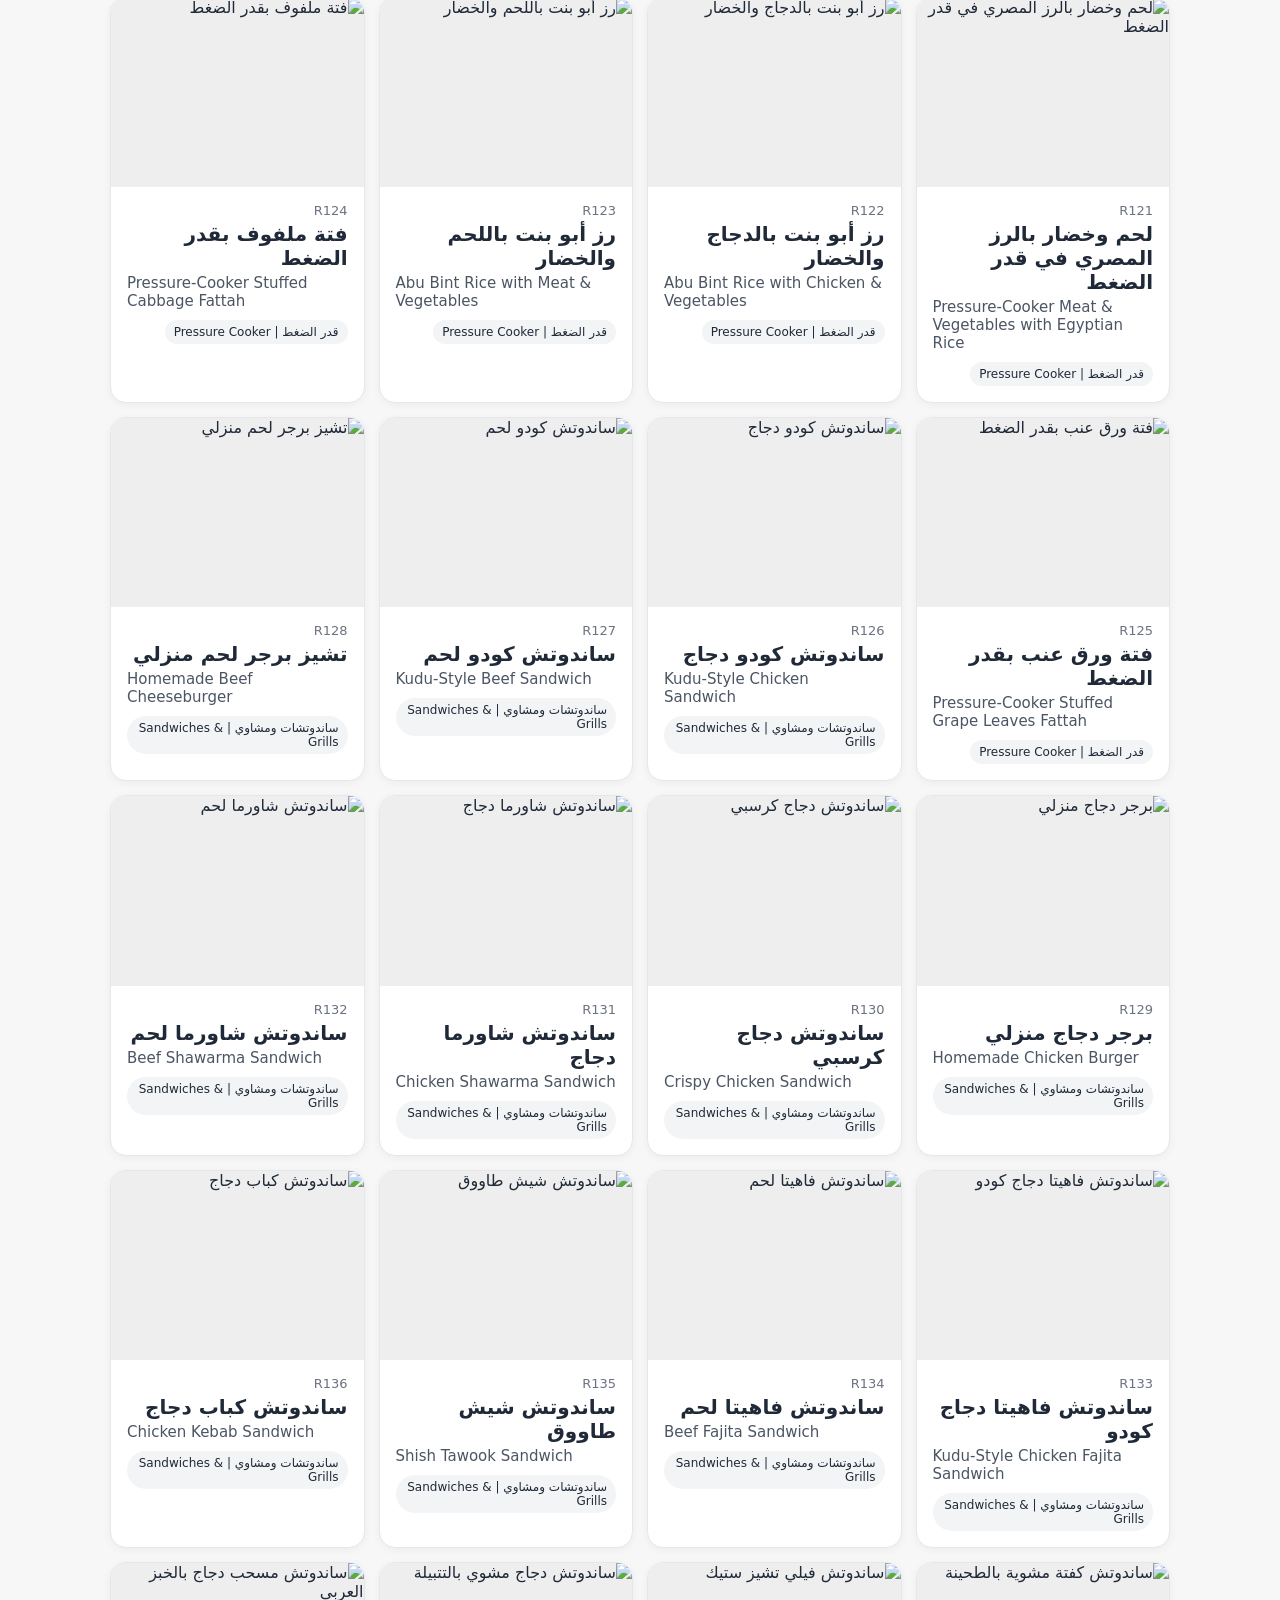
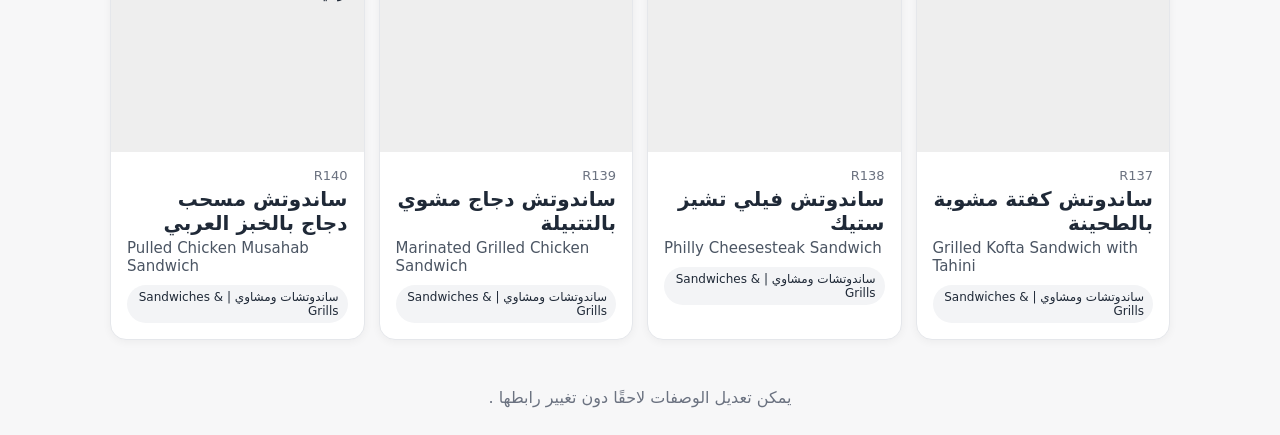
==== commit ed379167: "Add files via upload" ====
--- a/index.html
+++ b/index.html
@@ -12,14 +12,16 @@
 <option value="shrimp">روبيان | Shrimp</option><option value="tuna">تونة | Tuna</option>
 <option value="vegetables">خضار | Vegetables</option><option value="pasta">مكرونة/عجين | Pasta/Dough</option><option value="pressure">قدر الضغط | Pressure Cooker</option><option value="sandwich">ساندوتشات ومشاوي | Sandwiches & Grills</option>
 </select></div>
-<div id="count" class="sub"></div><div id="grid" class="grid"></div>
+<section class="today"><h2>🍽️ ماذا نطبخ اليوم؟ <span dir="ltr">What shall we cook today?</span></h2><div id="todayGrid" class="today-grid"></div></section><div id="count" class="sub"></div><div id="grid" class="grid"></div>
 </main><footer>يمكن تعديل الوصفات لاحقًا دون تغيير رابطها .</footer>
 <script src="recipes.js"></script><script>
-const grid=document.getElementById('grid'),q=document.getElementById('q'),cat=document.getElementById('cat'),count=document.getElementById('count');
+const grid=document.getElementById('grid'),todayGrid=document.getElementById('todayGrid'),q=document.getElementById('q'),cat=document.getElementById('cat'),count=document.getElementById('count');
 const labels={chicken:'دجاج | Chicken',meat:'لحم | Meat',minced:'لحم مفروم | Minced Meat',fish:'سمك | Fish',shrimp:'روبيان | Shrimp',tuna:'تونة | Tuna',vegetables:'خضار | Vegetables',pasta:'مكرونة/عجين | Pasta/Dough',pressure:'قدر الضغط | Pressure Cooker',sandwich:'ساندوتشات ومشاوي | Sandwiches & Grills'};
 function render(){let s=q.value.trim().toLowerCase(),c=cat.value;
 let rows=RECIPES.filter(r=>(!c||r.category===c)&&(!s||r.code.toLowerCase().includes(s)||r.ar.includes(s)||r.en.toLowerCase().includes(s)));
 count.textContent=`${rows.length} وصفة | ${rows.length} recipes`;
-grid.innerHTML=rows.map(r=>`<a class="card" href="recipe.html?id=${r.code}"><div class="code">${r.code}</div><div class="ar">${r.ar}</div><div class="en" dir="ltr">${r.en}</div><span class="badge">${labels[r.category]||r.category}</span></a>`).join('')}
+grid.innerHTML=rows.map(r=>`<a class="card" href="recipe.html?id=${r.code}"><img class="card-img" src="${r.image||''}" alt="${r.ar}" loading="lazy"><div class="card-body"><div class="code">${r.code}</div><div class="ar">${r.ar}</div><div class="en" dir="ltr">${r.en}</div><span class="badge">${labels[r.category]||r.category}</span></div></a>`).join('')}
+function renderToday(){const picks=[...RECIPES].sort(()=>Math.random()-.5).slice(0,6);todayGrid.innerHTML=picks.map(r=>`<a class="today-card" href="recipe.html?id=${r.code}"><img src="${r.image||''}" alt="${r.ar}"><b>${r.ar}</b><span>${r.code}</span></a>`).join('')}
+renderToday();
 q.oninput=render;cat.onchange=render;render();
 </script></body></html>
--- a/styles.css
+++ b/styles.css
@@ -21,3 +21,4 @@
 .variations,.video-note{background:#fff8e8;border:1px solid #f0d9a7;border-radius:14px;padding:14px 18px;margin:12px 0 18px}.video-note{background:#f7fbff;border-color:#cfe2f3}.video-buttons{display:flex;gap:12px;flex-wrap:wrap;margin:14px 0 22px}.video-btn{display:inline-block;background:#d93025;color:white!important;text-decoration:none;padding:12px 18px;border-radius:12px;font-weight:700}.video-btn.alt{background:#1f6feb}.enstep{display:block;direction:ltr;text-align:left;margin-top:5px;color:#555}
 
 .method-basis{margin:18px 0;padding:14px 16px;border-radius:14px;border:1px solid #ddd}.method-basis.video-based{background:#eef9f0}.method-basis.house-based{background:#fff8e8}.method-basis b{display:block;margin-bottom:6px}
+.card{overflow:hidden;padding:0!important}.card-img{width:100%;aspect-ratio:4/3;object-fit:cover;display:block;background:#eee}.card-body{padding:16px}.hero-figure{margin:18px 0}.hero-img{width:100%;max-height:520px;object-fit:cover;border-radius:18px;display:block}.hero-figure figcaption{font-size:.85rem;opacity:.7;margin-top:7px}.today{margin:20px 0 28px}.today h2{font-size:1.2rem}.today-grid{display:grid;grid-template-columns:repeat(6,1fr);gap:12px}.today-card{display:flex;flex-direction:column;text-decoration:none;color:inherit;background:#fff;border-radius:14px;overflow:hidden;box-shadow:0 2px 12px #0001}.today-card img{width:100%;aspect-ratio:4/3;object-fit:cover}.today-card b,.today-card span{padding:5px 9px}.today-card span{font-size:.75rem;opacity:.65;padding-top:0}@media(max-width:900px){.today-grid{grid-template-columns:repeat(3,1fr)}}@media(max-width:520px){.today-grid{grid-template-columns:repeat(2,1fr)}}
